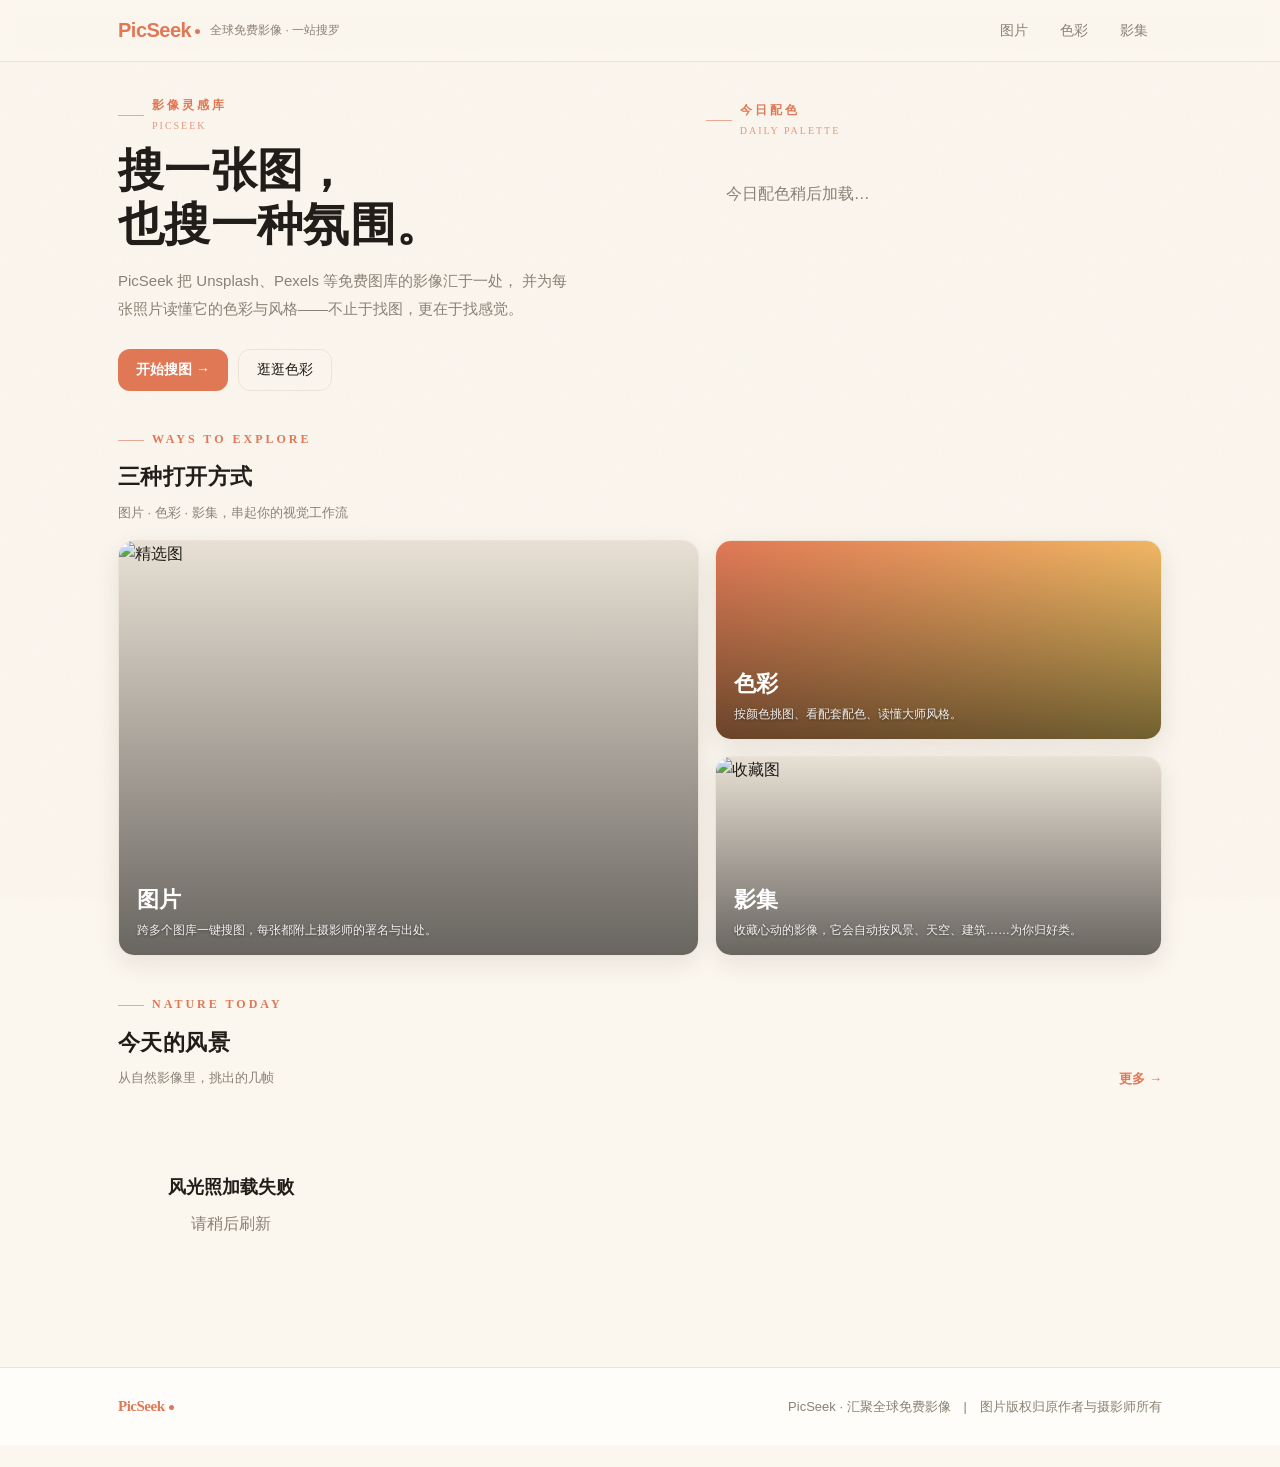
==== index.html @ 6b8901e1 "init: PicSeek site (photos via CloudBase proxy)" ====
<!DOCTYPE html>
<html lang="zh-CN">
<head>
<meta charset="UTF-8" />
<meta name="viewport" content="width=device-width, initial-scale=1.0" />
<title>PicSeek · 全球免费影像灵感库</title>
<link rel="stylesheet" href="common.css" />
</head>
<body>
<header>
  <div class="bar">
    <div class="brand" onclick="location.href='index.html'">
      <div class="logo">PicSeek</div>
      <span class="tagline">全球免费影像 · 一站搜罗</span>
    </div>
    <nav>
      <a class="navlink" href="search.html">图片</a>
      <a class="navlink" href="color.html">色彩</a>
      <a class="navlink" href="album.html">影集</a>
    </nav>
  </div>
</header>

<!-- 首屏 -->
<section class="wrap" style="padding-top:34px">
  <div class="home-hero" style="display:grid;grid-template-columns:1.1fr .9fr;gap:30px;align-items:stretch">
    <div style="display:flex;flex-direction:column;justify-content:center">
      <div class="eyebrow line"><span class="eyebrow-cn">影像灵感库</span><span class="eyebrow-en">PICSEEK</span></div>
      <h1 class="hero-title">搜一张图，<br/>也搜一种氛围。</h1>
      <p class="hero-lead">
        PicSeek 把 Unsplash、Pexels 等免费图库的影像汇于一处，
        并为每张照片读懂它的色彩与风格——不止于找图，更在于找感觉。
      </p>
      <div style="margin-top:26px;display:flex;gap:10px;flex-wrap:wrap">
        <button onclick="location.href='search.html'">开始搜图 →</button>
        <button class="ghost" onclick="location.href='color.html'">逛逛色彩</button>
      </div>
    </div>
    <!-- 今日推荐配色 -->
    <div>
      <div class="eyebrow line"><span class="eyebrow-cn">今日配色</span><span class="eyebrow-en">DAILY PALETTE</span></div>
      <div id="dailyCard" style="margin-top:12px"></div>
    </div>
  </div>
</section>

<!-- 三种打开方式（非对称 bento） -->
<section class="section reveal">
  <div class="section-head"><div>
    <div class="eyebrow line">WAYS TO EXPLORE</div>
    <h2>三种打开方式</h2>
    <div class="sub">图片 · 色彩 · 影集，串起你的视觉工作流</div>
  </div></div>
  <div class="bento">
    <a class="bento-card tall" href="search.html">
      <div class="bc-bg" id="bImage"><img src="" alt="精选图"/></div>
      <div class="bc-shade"></div>
      <div class="bc-label"><div class="bc-t">图片</div><div class="bc-d">跨多个图库一键搜图，每张都附上摄影师的署名与出处。</div></div>
    </a>
    <a class="bento-card" href="color.html">
      <div class="bc-grad"></div>
      <div class="bc-shade"></div>
      <div class="bc-label"><div class="bc-t">色彩</div><div class="bc-d">按颜色挑图、看配套配色、读懂大师风格。</div></div>
    </a>
    <a class="bento-card" href="album.html">
      <div class="bc-bg" id="bAlbum"><img src="" alt="收藏图"/></div>
      <div class="bc-shade"></div>
      <div class="bc-label"><div class="bc-t">影集</div><div class="bc-d">收藏心动的影像，它会自动按风景、天空、建筑……为你归好类。</div></div>
    </a>
  </div>
</section>

<!-- 今天的风景 -->
<section class="section reveal">
  <div class="section-head">
    <div>
      <div class="eyebrow line">NATURE TODAY</div>
      <h2>今天的风景</h2>
      <div class="sub">从自然影像里，挑出的几帧</div>
    </div>
    <a class="link-more" href="search.html">更多 →</a>
  </div>
  <div class="grid" id="natureGrid" style="margin-top:14px">
    <div class="spinner"></div>
  </div>
</section>

<footer class="reveal">
  <div class="foot">
    <div class="brand"><div class="logo">PicSeek</div></div>
    <div>PicSeek · 汇聚全球免费影像　|　图片版权归原作者与摄影师所有</div>
  </div>
</footer>

<div class="toast" id="toast"></div>

<script src="common.js"></script>
<script>
// 统一加载：拉完 photos.json 后补全色对象（hsl/rgb/lab/name），避免重复解析大文件
async function loadPhotos(){
  const j=await loadPhotosData();
  const list=j.results||[];
  if(typeof normalizePhotos==='function') normalizePhotos(list);
  return list;
}
// ===== 今日推荐配色：从 photos.json 挑一张和谐度高的图，用 A 版色卡展示 =====
const _HOME_CARD={};
(async function(){
  const wrap=document.getElementById('dailyCard');
  try{
    const raw=await loadPhotos();
    // 抽样 200 张即可定位高和谐度配色，避免全量扫描 850 张造成卡顿
    const pool = raw.length>200 ? raw.slice().sort(()=>Math.random()-0.5).slice(0,200) : raw;
    let best=null;
    for(const p of pool){
      let cols = (p.colors && p.colors.length>=2) ? p.colors : null;
      if(!cols){ const img=await loadImage(p.thumb||p.full); if(!img) continue; cols=buildPalette(img); }
      if(cols.length<2) continue;
      const {score}=harmonyScore(cols);
      if(!best || score>best.score){ best={cols,score,p}; }
      if(score>=82) break;
    }
    if(best){
      const styles=matchStyles(best.cols);
      _HOME_CARD[best.p.id]={ph:best.p, colors:best.cols, styles};
      wrap.innerHTML=renderACardHTML(best.p, best.cols, {
        title:paletteTitle(best.cols, styles, best.p), sub:'TODAY’S PALETTE', info:`Photo by ${best.p.photographer||'未知'} · 和谐度 ${best.score}`});
      bindACards(wrap, _HOME_CARD);
    } else {
      wrap.innerHTML='<div style="padding:20px;color:var(--muted)">今日配色稍后加载…</div>';
    }
  }catch(e){
    wrap.innerHTML='<div style="padding:20px;color:var(--muted)">今日配色稍后加载…</div>';
  }
})();

// ===== 今日风光照：每次进入随机洗牌，呈现不同的一组 =====
(async function(){
  const grid=document.getElementById('natureGrid');
  try{
    let raw=await loadPhotos();
    raw=raw.sort(()=>Math.random()-0.5); // 随机洗牌
    const pick=raw.slice(0,10);
    NATURE = pick;
    renderGrid(grid, pick);
    // 填充 bento 栏目卡（用真实精选图，每次随机取不同的一张）
    const bi=document.querySelector('#bImage img'); if(bi&&raw[1]) bi.src=raw[1].thumb||raw[1].full;
    const ba=document.querySelector('#bAlbum img'); if(ba&&raw[4]) ba.src=raw[4].thumb||raw[4].full;
  }catch(e){ grid.innerHTML='<div class="empty"><h3>风光照加载失败</h3><p>请稍后刷新</p></div>'; }
})();

// 卡片点击 → 详情弹窗（含收藏）使用 common.js 的 renderGrid / openDetail
</script>
</body>
</html>
---- common.css ----
/* ===== 图觅 PicSeek 全站通用样式 · 暖色品牌 C 风 + 亮黄品牌色 ===== */
:root{
  --bg:#FBF6EE;          /* 暖纸色底 */
  --surface:#FFFDF9;     /* 卡片表面 */
  --ink:#211E1A;         /* 近黑暖墨 */
  --muted:#8A8175;       /* 次要文字 */
  --border:#ECE3D6;      /* 描边 */
  --yellow:#FFD400;      /* 品牌亮黄 */
  --terra:#E07856;       /* 陶土橙点缀 */
  --terra-d:#C75F3E;
  --shadow:0 8px 26px rgba(40,30,20,.09);
  --font-head:Georgia,"Songti SC","Noto Serif SC",serif;
  --header-h:64px;
}
*{box-sizing:border-box;margin:0;padding:0}
html,body{background:var(--bg);color:var(--ink);
  font-family:-apple-system,BlinkMacSystemFont,"Segoe UI","PingFang SC","Microsoft YaHei",sans-serif;
  -webkit-font-smoothing:antialiased;line-height:1.65}
a{color:inherit;text-decoration:none}
img{display:block;max-width:100%}
h1,h2,.logo,.a-title,.b-title,.foot .logo{font-family:var(--font-head)}
button:active{transform:translateY(1px)}
:focus-visible{outline:2px solid var(--terra);outline-offset:2px}
.wrap{max-width:1080px;margin:0 auto;padding:0 18px}

/* ---- 按钮 ---- */
button{font-family:inherit;cursor:pointer;border:none;border-radius:12px;font-size:14px;
  padding:11px 18px;background:var(--terra);color:#fff;transition:.15s;font-weight:600}
button:hover{background:var(--terra-d)}
button.ghost{background:transparent;color:var(--ink);border:1.5px solid var(--border);font-weight:500}
button.ghost:hover{border-color:var(--ink);background:#fff}
button:disabled{opacity:.5;cursor:default}

/* ---- 顶部导航 ---- */
header{position:sticky;top:0;z-index:30;background:rgba(251,246,238,.92);
  backdrop-filter:saturate(180%) blur(12px);border-bottom:1px solid var(--border)}
.bar{display:flex;align-items:center;gap:18px;padding:11px 18px;max-width:1080px;margin:0 auto}
.brand{display:flex;align-items:center;gap:10px;cursor:pointer}
.logo{color:var(--terra);font-weight:800;font-size:20px;letter-spacing:-.5px;
  padding:0;background:transparent;font-family:inherit;white-space:nowrap}
.logo::after{content:"";display:inline-block;width:5px;height:5px;border-radius:50%;background:var(--terra);margin-left:4px;vertical-align:middle}
.tagline{font-size:12px;color:var(--muted)}
nav{margin-left:auto;display:flex;gap:4px;align-items:center}
.navlink{font-size:14px;color:var(--muted);padding:8px 14px;border-radius:999px;white-space:nowrap;transition:.15s}
.navlink:hover{color:var(--ink);background:#fff}
.navlink.on{color:var(--ink);background:#fff;font-weight:600}
.more{display:none}

/* ---- 搜索框 ---- */
.searchbar{display:flex;gap:10px;max-width:1080px;margin:0 auto;padding:24px 18px 8px}
.searchbar input{flex:1;border:1.5px solid var(--border);border-radius:14px;padding:14px 18px;background:#fff}
.searchbar input:focus{border-color:var(--terra)}

/* ---- 区块标题 ---- */
.section{max-width:1080px;margin:0 auto;padding:34px 18px 0}
.section h2{font-size:22px;font-weight:700;letter-spacing:.3px}
.section .sub{color:var(--muted);font-size:13px;margin-top:4px}
.section-head{display:flex;align-items:flex-end;justify-content:space-between;gap:12px;flex-wrap:wrap}
.link-more{font-size:13px;color:var(--terra);font-weight:600}

/* ---- 图片网格（搜索 / 影集 / 风光照 通用） ---- */
.grid{display:grid;grid-template-columns:repeat(auto-fill,minmax(190px,1fr));gap:14px;
  max-width:1080px;margin:16px auto 0;padding:0 18px 10px}
.pcard{position:relative;aspect-ratio:3/4;border-radius:16px;overflow:hidden;background:var(--surface);
  box-shadow:var(--shadow);cursor:pointer}
.pcard img{width:100%;height:100%;object-fit:cover;transition:.3s}
.pcard:hover img{transform:scale(1.04)}
.pcard .ph{position:absolute;left:0;right:0;bottom:0;padding:26px 12px 10px;
  background:linear-gradient(transparent,rgba(0,0,0,.6));color:#fff;font-size:11px;opacity:0;transition:.2s}
.pcard:hover .ph{opacity:1}
.pcard .ph a{color:#fff;text-decoration:underline}
.pcard .like{position:absolute;top:8px;right:8px;width:34px;height:34px;border-radius:50%;
  background:rgba(255,255,255,.85);border:none;color:#bbb;font-size:16px;padding:0;line-height:34px;text-align:center}
.pcard .like.on{color:var(--terra);background:#fff}
.pcard .tag{position:absolute;top:8px;left:8px;background:rgba(33,30,26,.7);color:#fff;font-size:10px;
  padding:3px 8px;border-radius:999px}

/* ---- 详情弹窗（通用）---- */
.mask{position:fixed;inset:0;background:rgba(20,16,12,.5);display:none;align-items:center;
  justify-content:center;z-index:60;padding:18px}
.mask.show{display:flex}
.modal{background:var(--surface);border-radius:16px;max-width:480px;width:100%;padding:22px;max-height:88vh;overflow:auto}
.modal h3{font-size:17px;margin-bottom:12px}
.detail-img{width:100%;border-radius:14px;margin-bottom:12px}
.toast{position:fixed;bottom:26px;left:50%;transform:translateX(-50%);background:var(--ink);color:#fff;
  padding:11px 20px;border-radius:999px;font-size:13px;opacity:0;transition:.25s;z-index:90;pointer-events:none}
.toast.show{opacity:1}
.close{float:right;cursor:pointer;color:var(--muted);font-size:22px;line-height:1}

/* ---- 空状态 / 加载 ---- */
.empty{max-width:520px;margin:70px auto;text-align:center;color:var(--muted)}
.empty h3{font-size:18px;color:var(--ink);margin-bottom:8px}
.spinner{width:26px;height:26px;border:3px solid var(--border);border-top-color:var(--terra);
  border-radius:50%;animation:spin .8s linear infinite;margin:28px auto}
@keyframes spin{to{transform:rotate(360deg)}}

/* ---- 页脚 ---- */
footer{margin-top:50px;border-top:1px solid var(--border);background:var(--surface)}
.foot{max-width:1080px;margin:0 auto;padding:26px 18px;display:flex;justify-content:space-between;
  align-items:center;gap:14px;flex-wrap:wrap;color:var(--muted);font-size:13px}
.foot .logo{font-size:15px}

/* ---- A版色卡：黑底压图+标题+竖排色块（首页/色彩页入口）---- */
.a-card{background:#0b0b0c;border-radius:16px;overflow:hidden;color:#f0f0f0;position:relative;
  min-height:340px;cursor:pointer;box-shadow:var(--shadow);transition:.2s}
.a-card:hover{transform:translateY(-3px);box-shadow:0 14px 34px rgba(0,0,0,.18)}
.a-card .a-img{position:absolute;inset:0;opacity:.55}
.a-card .a-img img{width:100%;height:100%;object-fit:cover}
.a-card .a-overlay{position:absolute;inset:0;padding:28px 24px;display:flex;flex-direction:column;justify-content:space-between}
.a-card .a-title{font-size:28px;font-weight:700;letter-spacing:1px;line-height:1.2}
.a-card .a-sub{font-size:11px;color:#9a9a9a;text-transform:uppercase;letter-spacing:2px;margin-top:8px}
.a-card .a-info{font-size:11px;color:#888;line-height:1.6}
.a-card .a-sws{display:flex;flex-direction:column;gap:8px;align-items:flex-end}
.a-card .a-sw{display:flex;align-items:center;gap:8px;padding:3px 5px;border-radius:6px;transition:.15s}
.a-card .a-sw:hover{background:rgba(255,255,255,.08)}
.a-card .a-dot{width:26px;height:26px;border-radius:6px;border:1px solid rgba(255,255,255,.18)}
.a-card .a-hex{font-size:11px;font-family:SFMono-Regular,Menlo,monospace;color:#bbb;letter-spacing:.5px}
.a-card .a-name{font-size:10px;color:#6a6a6a}
/* 双色相映：主色 / 搭配 小标签 */
.a-card .a-role{display:inline-block;margin-top:3px;padding:1px 6px;border-radius:999px;font-size:8px;
  letter-spacing:1px;line-height:1.4;color:#d8d2c8;background:rgba(255,255,255,.10);border:1px solid rgba(255,255,255,.16)}

/* ---- B版详情：白底卡片+图+标签+横排可点击色块 ---- */
.b-detail{background:var(--surface);border-radius:16px;overflow:hidden;border:1px solid var(--border);box-shadow:0 2px 20px rgba(0,0,0,.06);max-width:560px}
.b-detail .b-img{width:100%;aspect-ratio:4/3;overflow:hidden;background:#f5f5f5;cursor:pointer}
.b-detail .b-img img{width:100%;height:100%;object-fit:cover}
.b-detail .b-body{padding:18px 20px 22px}
.b-detail .b-title{font-size:20px;font-weight:700;letter-spacing:.5px;margin-bottom:2px}
.b-detail .b-sub{font-size:12px;color:var(--muted);text-transform:uppercase;letter-spacing:1.5px;margin-bottom:12px}
.b-detail .b-tags{display:flex;gap:6px;flex-wrap:wrap;margin-bottom:14px}
.b-detail .b-tag{padding:4px 11px;border-radius:999px;font-size:11px;border:1px solid var(--border);color:var(--muted);cursor:pointer;transition:.15s;background:#fff}
.b-detail .b-tag:hover{background:var(--ink);color:#fff;border-color:var(--ink)}
.b-detail .b-sws{display:flex;gap:8px;flex-wrap:wrap}
.b-detail .b-sw{display:flex;flex-direction:column;align-items:center;gap:5px;flex:1;min-width:64px;cursor:pointer;padding:6px 4px;border-radius:10px;transition:.15s;background:#fff;border:1px solid transparent}
.b-detail .b-sw:hover{background:#f5f5f5;transform:translateY(-2px);border-color:var(--border)}
.b-detail .b-dot{width:100%;height:44px;border-radius:10px;border:1px solid rgba(0,0,0,.06)}
.b-detail .b-hex{font-size:11px;font-family:SFMono-Regular,Menlo,monospace;color:var(--muted)}
.b-detail .b-name{font-size:10px;color:#aaa}

/* ---- 参考图式竖向色卡：色块 + 编号 + 中文名 + hex ---- */
.color-cards{display:flex;gap:14px;flex-wrap:wrap}
.color-card{background:var(--surface);border:1px solid var(--border);border-radius:14px;overflow:hidden;width:110px;box-shadow:0 2px 10px rgba(0,0,0,.05);cursor:pointer;transition:.15s}
.color-card:hover{transform:translateY(-3px);box-shadow:var(--shadow)}
.color-card-swatch{height:90px;width:100%}
.color-card-meta{padding:10px 12px 12px;text-align:center}
.color-card-code{font-size:9px;letter-spacing:1.5px;color:var(--muted);text-transform:uppercase;margin-bottom:4px}
.color-card-name{font-size:14px;font-weight:600;color:var(--ink);margin-bottom:2px}
.color-card-hex{font-size:11px;font-family:SFMono-Regular,Menlo,monospace;color:var(--terra)}

/* ---- 色彩页横向大卡片（参考图：左图 + 标题 + 右下色卡）---- */
.color-slide{background:var(--surface);border:1px solid var(--border);border-radius:16px;overflow:hidden;box-shadow:var(--shadow);display:grid;grid-template-columns:1.1fr 1fr;min-height:320px;cursor:pointer;transition:.2s}
.color-slide:hover{transform:translateY(-3px);box-shadow:0 14px 34px rgba(40,30,20,.12)}
.color-slide .cs-img{aspect-ratio:4/3;overflow:hidden}
.color-slide .cs-img img{width:100%;height:100%;object-fit:cover}
.color-slide .cs-body{padding:26px;display:flex;flex-direction:column;justify-content:space-between}
.color-slide .cs-sub{font-size:11px;letter-spacing:2px;color:var(--muted);text-transform:uppercase}
.color-slide .cs-title{font-family:var(--font-head);font-size:clamp(22px,3vw,30px);font-weight:700;margin-top:8px;line-height:1.2}
.color-slide .cs-info{font-size:12px;color:var(--muted);margin-top:8px}
.color-slide .cs-sws{display:flex;gap:10px;flex-wrap:wrap;margin-top:20px}
@media(max-width:720px){.color-slide{grid-template-columns:1fr}.color-slide .cs-img{aspect-ratio:16/9}}

.color-modal .modal{max-width:580px;padding:0;background:transparent;box-shadow:none}

/* ---- 首页栏目 bento（非对称，消三等分 AI 味） ---- */
.bento{display:grid;grid-template-columns:1.3fr 1fr;grid-auto-rows:200px;gap:16px;margin-top:16px}
.bento-card{position:relative;border-radius:16px;overflow:hidden;background:var(--surface);border:1px solid var(--border);box-shadow:var(--shadow);display:block;color:var(--ink);transition:.2s}
.bento-card:hover{transform:translateY(-3px);box-shadow:0 14px 34px rgba(40,30,20,.16)}
.bento-card.tall{grid-row:span 2}
.bento-card .bc-bg{position:absolute;inset:0}
.bento-card .bc-bg img{width:100%;height:100%;object-fit:cover;background:#e8e0d4}
.bento-card .bc-grad{position:absolute;inset:0;background:linear-gradient(135deg,#E07856 0%,#F8D26A 100%)}
.bento-card .bc-shade{position:absolute;inset:0;background:linear-gradient(transparent,rgba(0,0,0,.55))}
.bento-card .bc-label{position:absolute;left:18px;right:18px;bottom:16px;z-index:2;color:#fff}
.bento-card .bc-t{font-family:var(--font-head);font-size:22px;font-weight:700}
.bento-card .bc-d{font-size:12px;color:rgba(255,255,255,.92);margin-top:3px;line-height:1.5;text-shadow:0 1px 3px rgba(0,0,0,.45)}
@media(max-width:600px){.bento{grid-template-columns:1fr;grid-auto-rows:170px}.bento-card.tall{grid-row:auto}}

/* ---- 艺术感：纸纹颗粒 + 入场动效 + 编辑式小标题 ---- */
/* 极淡纸纹，给暖底一层"艺术微喷"的质感（仅在 JS 开启时，避免无脚本时挡内容） */
html.js body::before{content:"";position:fixed;inset:0;z-index:1;pointer-events:none;
  background-image:url("data:image/svg+xml,%3Csvg xmlns='http://www.w3.org/2000/svg' width='140' height='140'%3E%3Cfilter id='n'%3E%3CfeTurbulence type='fractalNoise' baseFrequency='0.85' numOctaves='2' stitchTiles='stitch'/%3E%3C/filter%3E%3Crect width='100%25' height='100%25' filter='url(%23n)'/%3E%3C/svg%3E");
  opacity:.045;mix-blend-mode:multiply}
html.js body>*{position:relative;z-index:2}

/* 入场动效：滚动进入视野才浮现，柔和不抢戏 */
.js .reveal{opacity:0;transform:translateY(20px);
  transition:opacity .8s cubic-bezier(.2,.7,.2,1),transform .8s cubic-bezier(.2,.7,.2,1)}
.js .reveal.in{opacity:1;transform:none}

/* 编辑式小标题（eyebrow）：衬线、大写、加宽字距，制造"杂志感" */
.eyebrow{font-family:var(--font-head);font-size:12px;letter-spacing:3px;text-transform:uppercase;
  color:var(--terra);font-weight:600;margin-bottom:10px;display:inline-flex;flex-direction:column;gap:2px}
.eyebrow.line{position:relative;padding-left:34px}
.eyebrow.line::before{content:"";position:absolute;left:0;top:50%;width:26px;height:1px;background:var(--terra);opacity:.6}
.eyebrow-en{font-size:10px;letter-spacing:2px;font-weight:500;opacity:.75}
.eyebrow-cn{font-size:12px;letter-spacing:3px;font-weight:600}

/* 首屏大标题：编辑式展示字，更舒展 */
.hero-title{font-family:var(--font-head);font-weight:700;
  font-size:clamp(28px,4.6vw,46px);line-height:1.16;letter-spacing:.3px;color:var(--ink)}
.hero-lead{color:var(--muted);margin-top:16px;font-size:15px;line-height:1.85;max-width:30em}

/* 区块标题更精致 */
.section h2{font-weight:700;letter-spacing:.4px}
.section .sub{color:var(--muted);font-size:13px;margin-top:6px;line-height:1.7}

@media(prefers-reduced-motion:reduce){
  .js .reveal{opacity:1!important;transform:none!important;transition:none}
}

/* ---- 手机适配（≤600px 整套）---- */
@media(max-width:600px){
  .wrap{padding:0 14px}
  .bar{gap:10px;padding:10px 12px}
  .tagline{display:none}
  nav{gap:0}
  .navlink{padding:7px 9px;font-size:13px}
  .searchbar{padding:18px 14px 6px}
  .searchbar input{padding:13px 14px}
  .searchbar button{padding:13px 16px}
  .section{padding:24px 14px 0}
  .section h2{font-size:19px}
  .grid{grid-template-columns:repeat(auto-fill,minmax(140px,1fr));gap:10px;padding:0 14px}
  .foot{padding:22px 14px;font-size:12px}
  /* 首页首屏：手机保持左右两栏，只把两侧收窄一点 */
  .home-hero{grid-template-columns:1.05fr .95fr !important;gap:16px !important}
  .home-hero .hero-title{font-size:clamp(22px,5.4vw,30px) !important}
  .home-hero .hero-lead{font-size:13px;line-height:1.75;margin-top:10px}
  .home-hero button{padding:10px 14px !important;font-size:13px !important}
  /* 首页首屏里的今日配色卡片：收窄适配 */
  .home-hero .a-card{min-height:260px !important}
  .home-hero .a-card .a-overlay{padding:14px 12px !important}
  .home-hero .a-card .a-title{font-size:17px !important;letter-spacing:.5px}
  .home-hero .a-card .a-sub{font-size:9px !important;letter-spacing:1px;margin-top:4px}
  .home-hero .a-card .a-info{font-size:9px !important}
  .home-hero .a-card .a-sws{gap:4px !important}
  .home-hero .a-card .a-sw{gap:4px !important;padding:2px 3px !important}
  .home-hero .a-card .a-dot{width:18px !important;height:18px !important;border-radius:4px !important}
  .home-hero .a-card .a-hex{font-size:9px !important}
  .home-hero .a-card .a-name{font-size:8px !important}
  .home-hero .a-card .a-role{font-size:7px !important;padding:1px 4px !important;margin-top:2px !important}
  /* 色彩页「搭配颜色」：去掉 300px 最小宽，手机整行一张 */
  .a-grid{grid-template-columns:1fr !important;gap:14px !important;padding:0 14px !important}
  /* 色彩页 tab 可横滑，避免挤 */
  .tabs{overflow-x:auto !important;flex-wrap:nowrap !important;padding:0 14px !important;-webkit-overflow-scrolling:touch;scrollbar-width:none}
  .tabs::-webkit-scrollbar{display:none}
  .tabs .tab{flex:0 0 auto !important;white-space:nowrap}
  .color-hint,.mtags,#masterStatus{padding:0 14px !important}
  /* A 卡标题/留白在手机上收一点 */
  .a-card .a-title{font-size:22px !important}
  .a-card .a-overlay{padding:20px 16px !important}
  .a-card .a-sub{letter-spacing:1px}
  /* 影集卡片 */
  .album-list{padding:0 14px}
  .album-card{grid-template-columns:92px 1fr !important;gap:14px !important;padding:14px !important}
  .album-cover{width:92px !important;height:92px !important}
  /* 详情弹窗 */
  .mask{padding:14px}
  .modal{padding:18px}
  .b-detail .b-body{padding:16px 15px 20px !important}
  .b-detail .b-dot{height:38px !important}
  /* 参考色卡：手机上 3 个一排 */
  .color-cards{gap:10px}
  .color-card{width:100px}
  .color-card-swatch{height:80px}
  /* 常用颜色面板 */
  .common-list,.common-panel{padding:14px}
  /* 首屏文案 */
  .hero-lead{font-size:14px}
  .empty{margin:50px auto}
}
@media(max-width:380px){
  .wrap,.section,.searchbar,.grid,.a-grid,.album-list,.color-hint,.mtags,#masterStatus,.foot,.tabs{padding-left:11px !important;padding-right:11px !important}
  .a-card .a-title{font-size:20px !important}
  .navlink{padding:6px 7px;font-size:12px}
  .album-card{grid-template-columns:80px 1fr !important}
  .album-cover{width:80px !important;height:80px !important}
  /* 超小屏下首页首屏再收紧一点 */
  .home-hero{gap:12px !important}
  .home-hero .hero-title{font-size:clamp(20px,5.2vw,26px) !important}
  .home-hero .hero-lead{font-size:12px}
  .home-hero button{padding:9px 11px !important;font-size:12px !important}
  .home-hero .a-card{min-height:220px !important}
  .home-hero .a-card .a-title{font-size:15px !important}
  .home-hero .a-card .a-overlay{padding:12px 10px !important}
  .home-hero .a-card .a-sub{font-size:8px !important}
  .home-hero .a-card .a-info{font-size:8px !important}
  .home-hero .a-card .a-sws{gap:3px !important}
  .home-hero .a-card .a-dot{width:16px !important;height:16px !important}
  .home-hero .a-card .a-hex,.home-hero .a-card .a-name{font-size:8px !important}
}

/* ---- 影集层叠卡片（参考图：封面图 + 背后堆叠小图）---- */
.album-list{max-width:680px;margin:28px auto;padding:0 18px;display:flex;flex-direction:column;gap:22px}
.album-card{display:grid;grid-template-columns:120px 1fr;gap:18px;align-items:center;background:var(--surface);border:1px solid var(--border);border-radius:16px;padding:18px;box-shadow:var(--shadow);cursor:pointer;transition:.2s}
.album-card:hover{transform:translateY(-2px);box-shadow:0 14px 34px rgba(40,30,20,.12)}
.album-cover{width:120px;height:120px;position:relative}
.album-cover img{position:absolute;inset:0;width:100%;height:100%;object-fit:cover;border-radius:12px;box-shadow:0 4px 14px rgba(0,0,0,.14)}
.album-cover .stack1{inset:10px -8px -8px 10px;z-index:-1;transform:scale(.92);opacity:.55;border-radius:12px}
.album-cover .stack2{inset:20px -16px -16px 20px;z-index:-2;transform:scale(.84);opacity:.32;border-radius:12px}
.album-meta{display:flex;flex-direction:column;gap:6px}
.album-title{font-size:18px;font-weight:700}
.album-row{display:flex;align-items:center;gap:10px;flex-wrap:wrap}
.album-tag{display:inline-flex;align-items:center;gap:4px;font-size:11px;color:var(--muted)}
.album-tag::before{content:"";width:6px;height:6px;border-radius:50%;background:var(--terra)}
.album-count{font-size:13px;color:var(--muted)}

/* ---- 换一批按钮优化 ---- */
.refresh-btn{display:inline-flex;align-items:center;gap:8px;background:#fff;border:1.5px solid var(--border);color:var(--ink);border-radius:999px;padding:9px 18px;font-size:13px;font-weight:600;cursor:pointer;transition:.15s}
.refresh-btn:hover{border-color:var(--terra);color:var(--terra);background:var(--surface)}
.refresh-btn svg{width:16px;height:16px;transition:.3s}
.refresh-btn:hover svg{transform:rotate(180deg)}
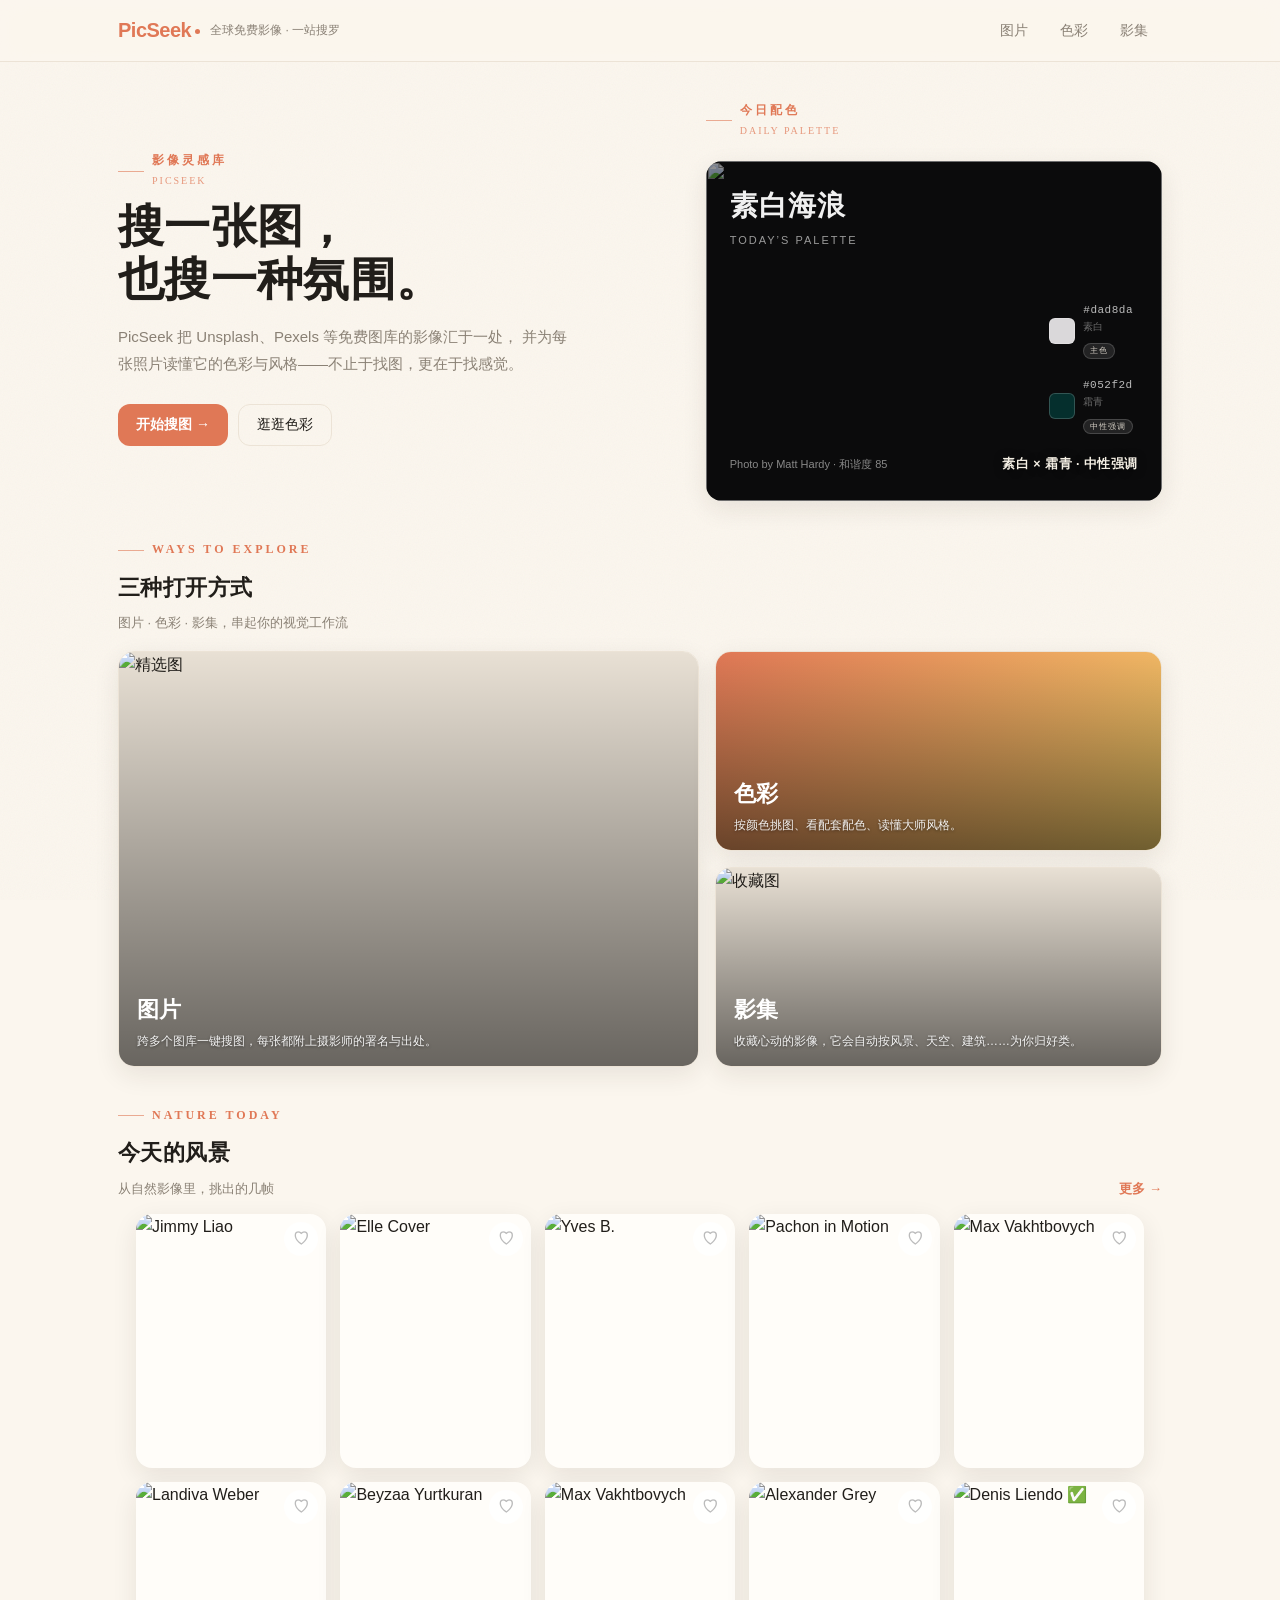
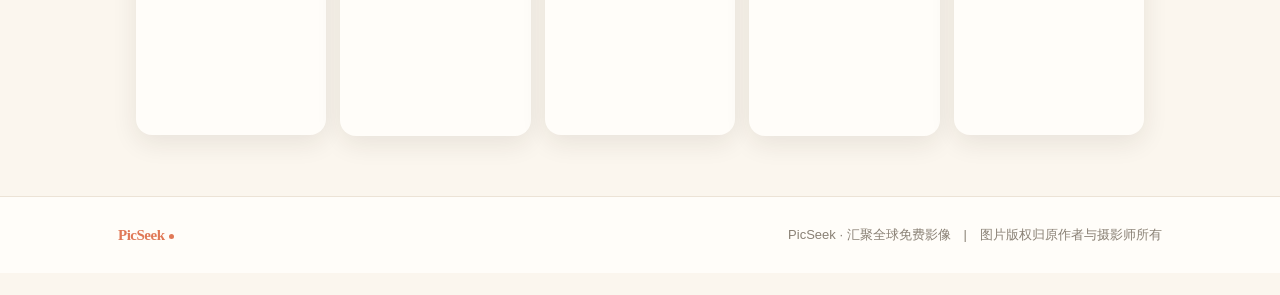
==== commit a0954d1a: "feat: 同源静态 photos.json + 前端同源读取，彻底解决代理 0 字节问题" ====
--- a/index.html
+++ b/index.html
@@ -116,7 +116,8 @@
       let cols = (p.colors && p.colors.length>=2) ? p.colors : null;
       if(!cols){ const img=await loadImage(p.thumb||p.full); if(!img) continue; cols=buildPalette(img); }
       if(cols.length<2) continue;
-      const {score}=harmonyScore(cols);
+      if(hasPerson(p, cols)) continue;            // 尽量不出现人物图
+      const {score}=harmonyScore(cols, p);
       if(!best || score>best.score){ best={cols,score,p}; }
       if(score>=82) break;
     }
--- a/common.css
+++ b/common.css
@@ -94,6 +94,23 @@
   border-radius:50%;animation:spin .8s linear infinite;margin:28px auto}
 @keyframes spin{to{transform:rotate(360deg)}}
 
+/* ---- 画廊卡片（高分榜 / 奇特榜，独立页与「色彩」页 tab 共用）---- */
+.gallery-grid{display:grid;grid-template-columns:repeat(auto-fill,minmax(230px,1fr));gap:16px;max-width:1120px;margin:0 auto;padding:0 18px}
+.gcard{background:#fff;border-radius:14px;overflow:hidden;box-shadow:0 2px 12px rgba(120,90,60,.10);border:1px solid #f0e6d8;transition:.18s}
+.gcard:hover{transform:translateY(-3px);box-shadow:0 12px 28px rgba(120,90,60,.16)}
+.gimg{display:block;width:100%;aspect-ratio:4/3;overflow:hidden;background:#eee}
+.gimg img{width:100%;height:100%;object-fit:cover;display:block}
+.gbody{padding:11px 13px 13px}
+.grow{display:flex;align-items:center;justify-content:space-between;margin-bottom:7px}
+.grank{font-size:13px;color:#b0a393;font-weight:700}
+.gscore{font-size:15px;font-weight:800;color:var(--terra)}
+.gscore-odd{color:var(--terra-d)}
+.gtype{display:inline-block;font-size:11px;color:#9a8d7c;background:#f4ede2;padding:2px 9px;border-radius:20px;margin-bottom:9px}
+.gsw{display:flex;height:32px;border-radius:8px;overflow:hidden;margin-bottom:8px}
+.gsw span{flex:1}
+.gcap{font-size:12.5px;font-weight:700;color:#3a332b;margin-bottom:6px;line-height:1.4}
+.gby{font-size:11px;color:#a89a88;white-space:nowrap;overflow:hidden;text-overflow:ellipsis}
+
 /* ---- 页脚 ---- */
 footer{margin-top:50px;border-top:1px solid var(--border);background:var(--surface)}
 .foot{max-width:1080px;margin:0 auto;padding:26px 18px;display:flex;justify-content:space-between;
@@ -119,6 +136,8 @@
 /* 双色相映：主色 / 搭配 小标签 */
 .a-card .a-role{display:inline-block;margin-top:3px;padding:1px 6px;border-radius:999px;font-size:8px;
   letter-spacing:1px;line-height:1.4;color:#d8d2c8;background:rgba(255,255,255,.10);border:1px solid rgba(255,255,255,.16)}
+/* 双色效果文案：主色 × 辅色 · 类型（效果） */
+.a-card .a-cap{font-size:12.5px;font-weight:700;color:#f4efe4;letter-spacing:.5px;margin-top:8px;text-shadow:0 1px 8px rgba(0,0,0,.6);line-height:1.4}
 
 /* ---- B版详情：白底卡片+图+标签+横排可点击色块 ---- */
 .b-detail{background:var(--surface);border-radius:16px;overflow:hidden;border:1px solid var(--border);box-shadow:0 2px 20px rgba(0,0,0,.06);max-width:560px}
@@ -234,6 +253,7 @@
   .home-hero .a-card .a-sub{font-size:9px !important;letter-spacing:1px;margin-top:4px}
   .home-hero .a-card .a-info{font-size:9px !important}
   .home-hero .a-card .a-sws{gap:4px !important}
+  .home-hero .a-card .a-cap{font-size:9px !important;margin-top:4px !important;letter-spacing:.3px !important}
   .home-hero .a-card .a-sw{gap:4px !important;padding:2px 3px !important}
   .home-hero .a-card .a-dot{width:18px !important;height:18px !important;border-radius:4px !important}
   .home-hero .a-card .a-hex{font-size:9px !important}
